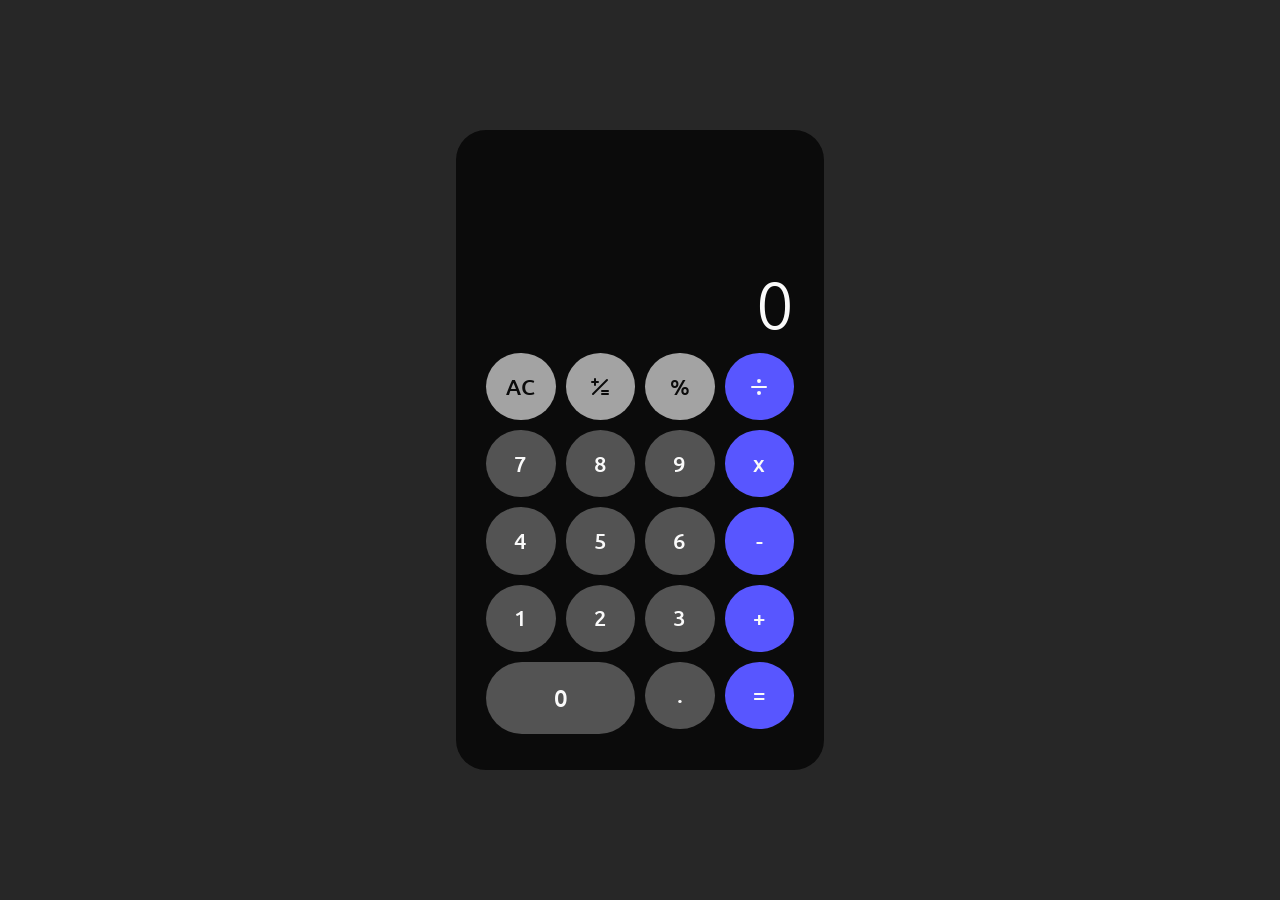
==== index.html @ de548b14 "Estructura base con diseño y funciones en JavaScript" ====
<!DOCTYPE html>
<html lang="es">
<head>
    <meta charset="UTF-8">
    <meta name="viewport" content="width=device-width, initial-scale=1.0">
    <link rel="stylesheet" href="css/styles.css">
    <title>Calculadora Vanilla</title>
</head>
<body>
    <main class="container-main">
        <div class="container-calculadora">
            <div class="pantalla">
                <div class="pantalla-dividida">
                    <h2 class="input-valor valor-ingresado-1">0</h2>
                    <h2 class="input-valor mostrar-operador">+</h2>
                    <h2 class="input-valor valor-ingresado-2">0</h2>
                </div>
                <div class="pantalla-dividida">
                    <h2 class="input-valor input-num">0</h2>
                    <h2 class="input-valor result-operacion">0</h2>
                </div>
            </div>
            <div class="botones-calculadora">
                <button class="btn btn-fn" value="AC">AC</button>
                <button class="btn btn-fn" value="+/="><svg xmlns="http://www.w3.org/2000/svg" width="24" height="24" viewBox="0 0 24 24" fill="none" stroke="currentColor" stroke-width="2" stroke-linecap="round" stroke-linejoin="round" class="icon icon-tabler icons-tabler-outline icon-tabler-plus-equal"><path stroke="none" d="M0 0h24v24H0z" fill="none" /><path d="M4 7h6" /><path d="M7 4v6" /><path d="M20 16h-6" /><path d="M20 19h-6" /><path d="M5 19l14 -14" /></svg></button>
                <button class="btn btn-fn" value="%">%</button>
                <button class="btn btn-op" value="/"><svg xmlns="http://www.w3.org/2000/svg" width="24" height="24" viewBox="0 0 24 24" fill="none" stroke="currentColor" stroke-width="2" stroke-linecap="round" stroke-linejoin="round" class="icon icon-tabler icons-tabler-outline icon-tabler-divide"><path stroke="none" d="M0 0h24v24H0z" fill="none" /><path d="M11 6a1 1 0 1 0 2 0a1 1 0 1 0 -2 0" fill="currentColor" /><path d="M11 18a1 1 0 1 0 2 0a1 1 0 1 0 -2 0" fill="currentColor" /><path d="M5 12l14 0" /></svg></button>
                <button class="btn btn-num" value="7">7</button>
                <button class="btn btn-num" value="8">8</button>
                <button class="btn btn-num" value="9">9</button>
                <button class="btn btn-op" value="x">x</button>
                <button class="btn btn-num" value="4">4</button>
                <button class="btn btn-num" value="5">5</button>
                <button class="btn btn-num" value="6">6</button>
                <button class="btn btn-op" value="-">-</button>
                <button class="btn btn-num" value="1">1</button>
                <button class="btn btn-num" value="2">2</button>
                <button class="btn btn-num" value="3">3</button>
                <button class="btn btn-op" value="+">+</button>
                <button class="btn btn-0 btn-num" value="0">0</button>
                <button class="btn btn-deci" value=".">.</button>
                <button class="btn btn-op" value="=">=</button>
            </div>
        </div>
    </main>
    <script src="js/scriptApp.js"></script>
</body>
</html>
---- css/styles.css ----
@import url('https://fonts.googleapis.com/css2?family=Ubuntu:ital,wght@0,300;0,400;0,500;0,700;1,300;1,400;1,500;1,700&display=swap');

*{
    margin: 0;
    padding: 0;
    box-sizing: border-box;
    font-family: "Ubuntu", sans-serif;
    font-weight: 400;
}

/* Color base de la aplicación #202020, #5856ff */
:root{
    --fondo-container-main: #272727;
    --fondo-calculaodra: #0b0b0b;
    --color-texto: #fafafa;
    --color-texto-dos: #0b0b0b;
    --color-texto-tres: #e6e6e6;
    --color-boton-uno: #a3a3a3;
    --color-boton-dos: #5856ff;
    --color-boton-tres: #535353;
}

/* Fondo y contorno de la calculadora */
.container-main {
    width: 100%;
    height: 100vh;
    background-color: var(--fondo-container-main);
    display: flex;
    align-items: center;
    justify-content: center;
}

.container-calculadora {
    width: 23em;
    height: 40em;
    background-color: var(--fondo-calculaodra);
    border-radius: 30px;
    padding: 15px 30px;
}

/* Pantalla de la calculadora */
.pantalla {
    width: 100%;
    height: 13em;
    color: var(--color-texto);
    display: flex;
    flex-direction: column;
    justify-content: flex-end;
    align-items: flex-end;
    padding: 10px 0;
    overflow: hidden;
}

.input-valor {
    font-weight: 200;
    font-size: 4.2rem;
}

.pantalla-dividida {
    display: flex;
}

.valor-ingresado-1, .valor-ingresado-2, .mostrar-operador {
    font-size: 2rem;
    font-weight: 400;
    opacity: .65;
    color: var(--color-texto-tres);
    display: none;
}

.result-operacion {
    display: none;
}

/* Cuadro de botones */
.botones-calculadora {
    display: grid;
    grid-template-columns: repeat(4, 1fr);
    gap: 10px;
}

.btn {
    width: 100%;
    height: 3em;
    border-radius: 50%;
    font-weight: 500;
    font-size: 1.4rem;
    border-style: none;
    color: var(--color-texto);
    background-color: var(--color-boton-tres);
    display: flex;
    align-items: center;
    justify-content: center;
    transition: all .3s ease-out;
}

.btn:hover {
    transform: scale(1.05);
}

.btn:active {
    transform: scale(.95);
}

.btn-0 {
    grid-column: span 2;
    border-radius: 999px;
    font-size: 1.5rem;
}

.btn-fn {
    background-color: var(--color-boton-uno);
    color: var(--color-texto-dos);
}

.btn-op {
    background-color: var(--color-boton-dos);
}
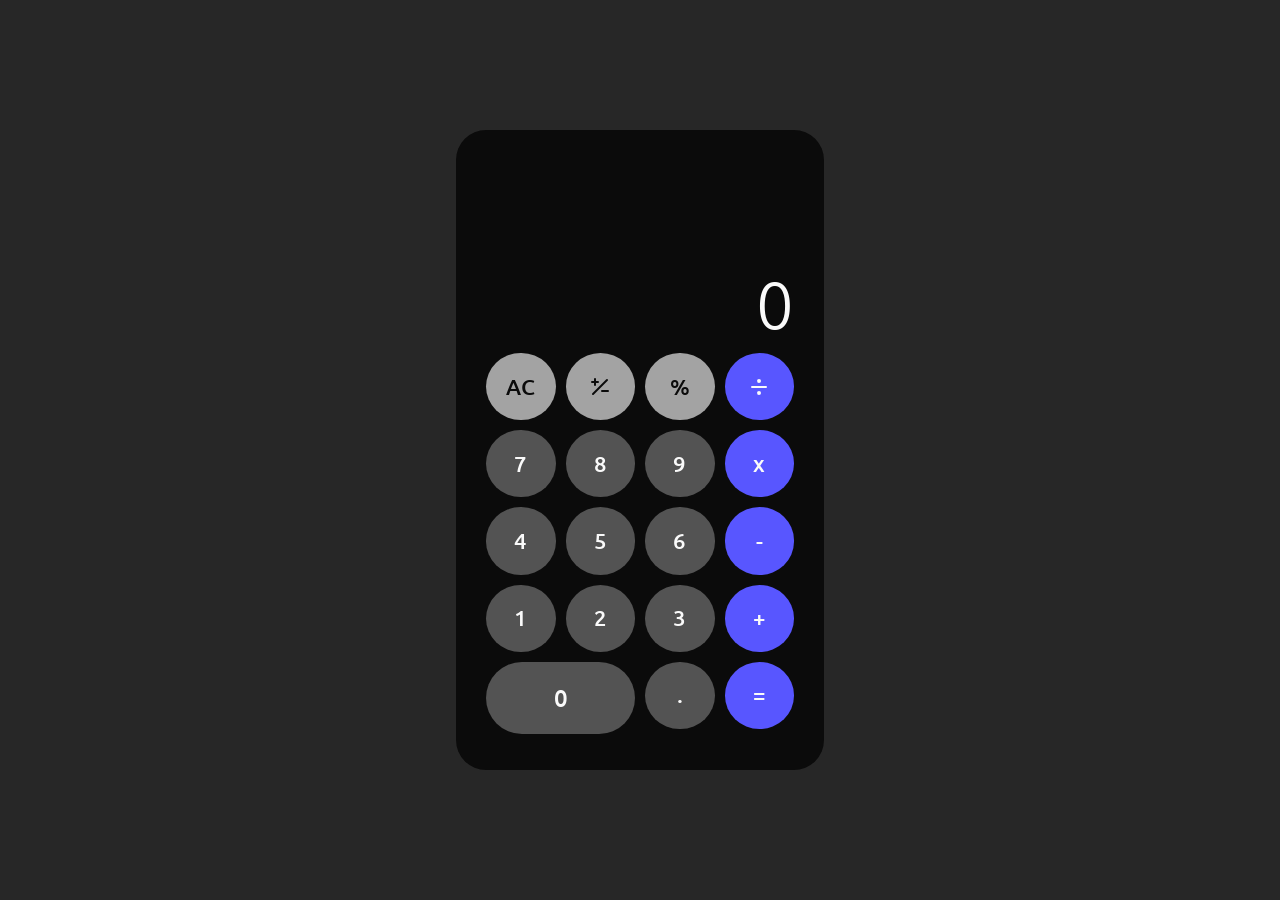
==== commit 69a82886: "feat: Agregar el punto decimal a la operación" ====
--- a/index.html
+++ b/index.html
@@ -11,9 +11,7 @@
         <div class="container-calculadora">
             <div class="pantalla">
                 <div class="pantalla-dividida">
-                    <h2 class="input-valor valor-ingresado-1">0</h2>
-                    <h2 class="input-valor mostrar-operador">+</h2>
-                    <h2 class="input-valor valor-ingresado-2">0</h2>
+                    <h2 class="input-valor operacion-ingresado"></h2>
                 </div>
                 <div class="pantalla-dividida">
                     <h2 class="input-valor input-num">0</h2>
@@ -21,10 +19,11 @@
                 </div>
             </div>
             <div class="botones-calculadora">
-                <button class="btn btn-fn" value="AC">AC</button>
-                <button class="btn btn-fn" value="+/="><svg xmlns="http://www.w3.org/2000/svg" width="24" height="24" viewBox="0 0 24 24" fill="none" stroke="currentColor" stroke-width="2" stroke-linecap="round" stroke-linejoin="round" class="icon icon-tabler icons-tabler-outline icon-tabler-plus-equal"><path stroke="none" d="M0 0h24v24H0z" fill="none" /><path d="M4 7h6" /><path d="M7 4v6" /><path d="M20 16h-6" /><path d="M20 19h-6" /><path d="M5 19l14 -14" /></svg></button>
+                <button class="btn btn-fn all-clear" value="AC">AC</button>
+                <!-- <button class="btn btn-fn" value="+/="><svg xmlns="http://www.w3.org/2000/svg" width="24" height="24" viewBox="0 0 24 24" fill="none" stroke="currentColor" stroke-width="2" stroke-linecap="round" stroke-linejoin="round" class="icon icon-tabler icons-tabler-outline icon-tabler-plus-equal"><path stroke="none" d="M0 0h24v24H0z" fill="none" /><path d="M4 7h6" /><path d="M7 4v6" /><path d="M20 16h-6" /><path d="M20 19h-6" /><path d="M5 19l14 -14" /></svg></button> -->
+                <button class="btn btn-fn" value="+/-"><svg xmlns="http://www.w3.org/2000/svg" width="24" height="24" viewBox="0 0 24 24" fill="none" stroke="currentColor" stroke-width="2" stroke-linecap="round" stroke-linejoin="round" class="icon icon-tabler icons-tabler-outline icon-tabler-plus-equal"><path stroke="none" d="M0 0h24v24H0z" fill="none" /><path d="M4 7h6" /><path d="M7 4v6" /><path d="M20 16h-6" /><path d="M5 19l14 -14" /></svg></button>
                 <button class="btn btn-fn" value="%">%</button>
-                <button class="btn btn-op" value="/"><svg xmlns="http://www.w3.org/2000/svg" width="24" height="24" viewBox="0 0 24 24" fill="none" stroke="currentColor" stroke-width="2" stroke-linecap="round" stroke-linejoin="round" class="icon icon-tabler icons-tabler-outline icon-tabler-divide"><path stroke="none" d="M0 0h24v24H0z" fill="none" /><path d="M11 6a1 1 0 1 0 2 0a1 1 0 1 0 -2 0" fill="currentColor" /><path d="M11 18a1 1 0 1 0 2 0a1 1 0 1 0 -2 0" fill="currentColor" /><path d="M5 12l14 0" /></svg></button>
+                <button class="btn btn-op" value="÷"><svg xmlns="http://www.w3.org/2000/svg" width="24" height="24" viewBox="0 0 24 24" fill="none" stroke="currentColor" stroke-width="2" stroke-linecap="round" stroke-linejoin="round" class="icon icon-tabler icons-tabler-outline icon-tabler-divide"><path stroke="none" d="M0 0h24v24H0z" fill="none" /><path d="M11 6a1 1 0 1 0 2 0a1 1 0 1 0 -2 0" fill="currentColor" /><path d="M11 18a1 1 0 1 0 2 0a1 1 0 1 0 -2 0" fill="currentColor" /><path d="M5 12l14 0" /></svg></button>
                 <button class="btn btn-num" value="7">7</button>
                 <button class="btn btn-num" value="8">8</button>
                 <button class="btn btn-num" value="9">9</button>
--- a/css/styles.css
+++ b/css/styles.css
@@ -60,12 +60,13 @@
     display: flex;
 }
 
-.valor-ingresado-1, .valor-ingresado-2, .mostrar-operador {
+.operacion-ingresado {
     font-size: 2rem;
     font-weight: 400;
     opacity: .65;
     color: var(--color-texto-tres);
     display: none;
+    text-align: end;
 }
 
 .result-operacion {
